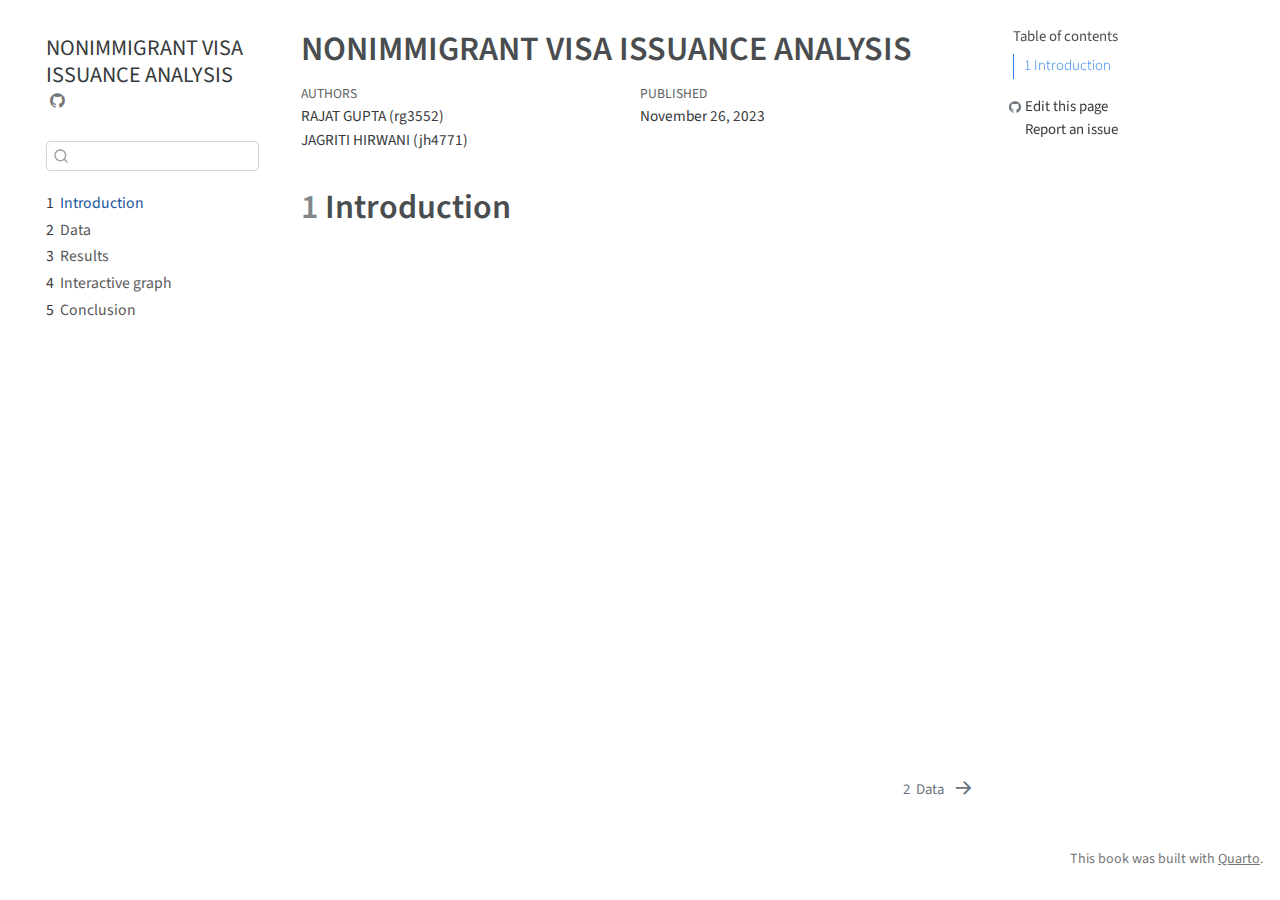
==== docs/index.html @ fbdb6e46 "initial commit" ====
<!DOCTYPE html>
<html xmlns="http://www.w3.org/1999/xhtml" lang="en" xml:lang="en"><head>

<meta charset="utf-8">
<meta name="generator" content="quarto-1.3.433">

<meta name="viewport" content="width=device-width, initial-scale=1.0, user-scalable=yes">

<meta name="author" content="RAJAT GUPTA (rg3552)">
<meta name="author" content="JAGRITI HIRWANI (jh4771)">
<meta name="dcterms.date" content="2023-11-26">

<title>NONIMMIGRANT VISA ISSUANCE ANALYSIS</title>
<style>
code{white-space: pre-wrap;}
span.smallcaps{font-variant: small-caps;}
div.columns{display: flex; gap: min(4vw, 1.5em);}
div.column{flex: auto; overflow-x: auto;}
div.hanging-indent{margin-left: 1.5em; text-indent: -1.5em;}
ul.task-list{list-style: none;}
ul.task-list li input[type="checkbox"] {
  width: 0.8em;
  margin: 0 0.8em 0.2em -1em; /* quarto-specific, see https://github.com/quarto-dev/quarto-cli/issues/4556 */ 
  vertical-align: middle;
}
</style>


<script src="site_libs/quarto-nav/quarto-nav.js"></script>
<script src="site_libs/quarto-nav/headroom.min.js"></script>
<script src="site_libs/clipboard/clipboard.min.js"></script>
<script src="site_libs/quarto-search/autocomplete.umd.js"></script>
<script src="site_libs/quarto-search/fuse.min.js"></script>
<script src="site_libs/quarto-search/quarto-search.js"></script>
<meta name="quarto:offset" content="./">
<link href="./data.html" rel="next">
<script src="site_libs/quarto-html/quarto.js"></script>
<script src="site_libs/quarto-html/popper.min.js"></script>
<script src="site_libs/quarto-html/tippy.umd.min.js"></script>
<script src="site_libs/quarto-html/anchor.min.js"></script>
<link href="site_libs/quarto-html/tippy.css" rel="stylesheet">
<link href="site_libs/quarto-html/quarto-syntax-highlighting.css" rel="stylesheet" id="quarto-text-highlighting-styles">
<script src="site_libs/bootstrap/bootstrap.min.js"></script>
<link href="site_libs/bootstrap/bootstrap-icons.css" rel="stylesheet">
<link href="site_libs/bootstrap/bootstrap.min.css" rel="stylesheet" id="quarto-bootstrap" data-mode="light">
<script id="quarto-search-options" type="application/json">{
  "location": "sidebar",
  "copy-button": false,
  "collapse-after": 3,
  "panel-placement": "start",
  "type": "textbox",
  "limit": 20,
  "language": {
    "search-no-results-text": "No results",
    "search-matching-documents-text": "matching documents",
    "search-copy-link-title": "Copy link to search",
    "search-hide-matches-text": "Hide additional matches",
    "search-more-match-text": "more match in this document",
    "search-more-matches-text": "more matches in this document",
    "search-clear-button-title": "Clear",
    "search-detached-cancel-button-title": "Cancel",
    "search-submit-button-title": "Submit",
    "search-label": "Search"
  }
}</script>


</head>

<body class="nav-sidebar floating">

<div id="quarto-search-results"></div>
  <header id="quarto-header" class="headroom fixed-top">
  <nav class="quarto-secondary-nav">
    <div class="container-fluid d-flex">
      <button type="button" class="quarto-btn-toggle btn" data-bs-toggle="collapse" data-bs-target="#quarto-sidebar,#quarto-sidebar-glass" aria-controls="quarto-sidebar" aria-expanded="false" aria-label="Toggle sidebar navigation" onclick="if (window.quartoToggleHeadroom) { window.quartoToggleHeadroom(); }">
        <i class="bi bi-layout-text-sidebar-reverse"></i>
      </button>
      <nav class="quarto-page-breadcrumbs" aria-label="breadcrumb"><ol class="breadcrumb"><li class="breadcrumb-item"><a href="./index.html"><span class="chapter-number">1</span>&nbsp; <span class="chapter-title">Introduction</span></a></li></ol></nav>
      <a class="flex-grow-1" role="button" data-bs-toggle="collapse" data-bs-target="#quarto-sidebar,#quarto-sidebar-glass" aria-controls="quarto-sidebar" aria-expanded="false" aria-label="Toggle sidebar navigation" onclick="if (window.quartoToggleHeadroom) { window.quartoToggleHeadroom(); }">      
      </a>
      <button type="button" class="btn quarto-search-button" aria-label="" onclick="window.quartoOpenSearch();">
        <i class="bi bi-search"></i>
      </button>
    </div>
  </nav>
</header>
<!-- content -->
<div id="quarto-content" class="quarto-container page-columns page-rows-contents page-layout-article">
<!-- sidebar -->
  <nav id="quarto-sidebar" class="sidebar collapse collapse-horizontal sidebar-navigation floating overflow-auto">
    <div class="pt-lg-2 mt-2 text-left sidebar-header">
    <div class="sidebar-title mb-0 py-0">
      <a href="./">NONIMMIGRANT VISA ISSUANCE ANALYSIS</a> 
        <div class="sidebar-tools-main">
    <a href="https://github.com/jagriti-hirwani/EDAV-finalproject-Fall2023" rel="" title="Source Code" class="quarto-navigation-tool px-1" aria-label="Source Code"><i class="bi bi-github"></i></a>
</div>
    </div>
      </div>
        <div class="mt-2 flex-shrink-0 align-items-center">
        <div class="sidebar-search">
        <div id="quarto-search" class="" title="Search"></div>
        </div>
        </div>
    <div class="sidebar-menu-container"> 
    <ul class="list-unstyled mt-1">
        <li class="sidebar-item">
  <div class="sidebar-item-container"> 
  <a href="./index.html" class="sidebar-item-text sidebar-link active">
 <span class="menu-text"><span class="chapter-number">1</span>&nbsp; <span class="chapter-title">Introduction</span></span></a>
  </div>
</li>
        <li class="sidebar-item">
  <div class="sidebar-item-container"> 
  <a href="./data.html" class="sidebar-item-text sidebar-link">
 <span class="menu-text"><span class="chapter-number">2</span>&nbsp; <span class="chapter-title">Data</span></span></a>
  </div>
</li>
        <li class="sidebar-item">
  <div class="sidebar-item-container"> 
  <a href="./results.html" class="sidebar-item-text sidebar-link">
 <span class="menu-text"><span class="chapter-number">3</span>&nbsp; <span class="chapter-title">Results</span></span></a>
  </div>
</li>
        <li class="sidebar-item">
  <div class="sidebar-item-container"> 
  <a href="./d3graph.html" class="sidebar-item-text sidebar-link">
 <span class="menu-text"><span class="chapter-number">4</span>&nbsp; <span class="chapter-title">Interactive graph</span></span></a>
  </div>
</li>
        <li class="sidebar-item">
  <div class="sidebar-item-container"> 
  <a href="./conclusion.html" class="sidebar-item-text sidebar-link">
 <span class="menu-text"><span class="chapter-number">5</span>&nbsp; <span class="chapter-title">Conclusion</span></span></a>
  </div>
</li>
    </ul>
    </div>
</nav>
<div id="quarto-sidebar-glass" data-bs-toggle="collapse" data-bs-target="#quarto-sidebar,#quarto-sidebar-glass"></div>
<!-- margin-sidebar -->
    <div id="quarto-margin-sidebar" class="sidebar margin-sidebar">
        <nav id="TOC" role="doc-toc" class="toc-active">
    <h2 id="toc-title">Table of contents</h2>
   
  <ul>
  <li><a href="#introduction" id="toc-introduction" class="nav-link active" data-scroll-target="#introduction"><span class="header-section-number">1</span> Introduction</a></li>
  </ul>
<div class="toc-actions"><div><i class="bi bi-github"></i></div><div class="action-links"><p><a href="https://github.com/jagriti-hirwani/EDAV-finalproject-Fall2023/edit/main/index.qmd" class="toc-action">Edit this page</a></p><p><a href="https://github.com/jagriti-hirwani/EDAV-finalproject-Fall2023/issues/new" class="toc-action">Report an issue</a></p></div></div></nav>
    </div>
<!-- main -->
<main class="content" id="quarto-document-content">

<header id="title-block-header" class="quarto-title-block default">
<div class="quarto-title">
<h1 class="title">NONIMMIGRANT VISA ISSUANCE ANALYSIS</h1>
</div>



<div class="quarto-title-meta">

    <div>
    <div class="quarto-title-meta-heading">Authors</div>
    <div class="quarto-title-meta-contents">
             <p>RAJAT GUPTA (rg3552) </p>
             <p>JAGRITI HIRWANI (jh4771) </p>
          </div>
  </div>
    
    <div>
    <div class="quarto-title-meta-heading">Published</div>
    <div class="quarto-title-meta-contents">
      <p class="date">November 26, 2023</p>
    </div>
  </div>
  
    
  </div>
  

</header>

<section id="introduction" class="level1" data-number="1">
<h1 data-number="1"><span class="header-section-number">1</span> Introduction</h1>


</section>

</main> <!-- /main -->
<script id="quarto-html-after-body" type="application/javascript">
window.document.addEventListener("DOMContentLoaded", function (event) {
  const toggleBodyColorMode = (bsSheetEl) => {
    const mode = bsSheetEl.getAttribute("data-mode");
    const bodyEl = window.document.querySelector("body");
    if (mode === "dark") {
      bodyEl.classList.add("quarto-dark");
      bodyEl.classList.remove("quarto-light");
    } else {
      bodyEl.classList.add("quarto-light");
      bodyEl.classList.remove("quarto-dark");
    }
  }
  const toggleBodyColorPrimary = () => {
    const bsSheetEl = window.document.querySelector("link#quarto-bootstrap");
    if (bsSheetEl) {
      toggleBodyColorMode(bsSheetEl);
    }
  }
  toggleBodyColorPrimary();  
  const icon = "";
  const anchorJS = new window.AnchorJS();
  anchorJS.options = {
    placement: 'right',
    icon: icon
  };
  anchorJS.add('.anchored');
  const isCodeAnnotation = (el) => {
    for (const clz of el.classList) {
      if (clz.startsWith('code-annotation-')) {                     
        return true;
      }
    }
    return false;
  }
  const clipboard = new window.ClipboardJS('.code-copy-button', {
    text: function(trigger) {
      const codeEl = trigger.previousElementSibling.cloneNode(true);
      for (const childEl of codeEl.children) {
        if (isCodeAnnotation(childEl)) {
          childEl.remove();
        }
      }
      return codeEl.innerText;
    }
  });
  clipboard.on('success', function(e) {
    // button target
    const button = e.trigger;
    // don't keep focus
    button.blur();
    // flash "checked"
    button.classList.add('code-copy-button-checked');
    var currentTitle = button.getAttribute("title");
    button.setAttribute("title", "Copied!");
    let tooltip;
    if (window.bootstrap) {
      button.setAttribute("data-bs-toggle", "tooltip");
      button.setAttribute("data-bs-placement", "left");
      button.setAttribute("data-bs-title", "Copied!");
      tooltip = new bootstrap.Tooltip(button, 
        { trigger: "manual", 
          customClass: "code-copy-button-tooltip",
          offset: [0, -8]});
      tooltip.show();    
    }
    setTimeout(function() {
      if (tooltip) {
        tooltip.hide();
        button.removeAttribute("data-bs-title");
        button.removeAttribute("data-bs-toggle");
        button.removeAttribute("data-bs-placement");
      }
      button.setAttribute("title", currentTitle);
      button.classList.remove('code-copy-button-checked');
    }, 1000);
    // clear code selection
    e.clearSelection();
  });
  function tippyHover(el, contentFn) {
    const config = {
      allowHTML: true,
      content: contentFn,
      maxWidth: 500,
      delay: 100,
      arrow: false,
      appendTo: function(el) {
          return el.parentElement;
      },
      interactive: true,
      interactiveBorder: 10,
      theme: 'quarto',
      placement: 'bottom-start'
    };
    window.tippy(el, config); 
  }
  const noterefs = window.document.querySelectorAll('a[role="doc-noteref"]');
  for (var i=0; i<noterefs.length; i++) {
    const ref = noterefs[i];
    tippyHover(ref, function() {
      // use id or data attribute instead here
      let href = ref.getAttribute('data-footnote-href') || ref.getAttribute('href');
      try { href = new URL(href).hash; } catch {}
      const id = href.replace(/^#\/?/, "");
      const note = window.document.getElementById(id);
      return note.innerHTML;
    });
  }
      let selectedAnnoteEl;
      const selectorForAnnotation = ( cell, annotation) => {
        let cellAttr = 'data-code-cell="' + cell + '"';
        let lineAttr = 'data-code-annotation="' +  annotation + '"';
        const selector = 'span[' + cellAttr + '][' + lineAttr + ']';
        return selector;
      }
      const selectCodeLines = (annoteEl) => {
        const doc = window.document;
        const targetCell = annoteEl.getAttribute("data-target-cell");
        const targetAnnotation = annoteEl.getAttribute("data-target-annotation");
        const annoteSpan = window.document.querySelector(selectorForAnnotation(targetCell, targetAnnotation));
        const lines = annoteSpan.getAttribute("data-code-lines").split(",");
        const lineIds = lines.map((line) => {
          return targetCell + "-" + line;
        })
        let top = null;
        let height = null;
        let parent = null;
        if (lineIds.length > 0) {
            //compute the position of the single el (top and bottom and make a div)
            const el = window.document.getElementById(lineIds[0]);
            top = el.offsetTop;
            height = el.offsetHeight;
            parent = el.parentElement.parentElement;
          if (lineIds.length > 1) {
            const lastEl = window.document.getElementById(lineIds[lineIds.length - 1]);
            const bottom = lastEl.offsetTop + lastEl.offsetHeight;
            height = bottom - top;
          }
          if (top !== null && height !== null && parent !== null) {
            // cook up a div (if necessary) and position it 
            let div = window.document.getElementById("code-annotation-line-highlight");
            if (div === null) {
              div = window.document.createElement("div");
              div.setAttribute("id", "code-annotation-line-highlight");
              div.style.position = 'absolute';
              parent.appendChild(div);
            }
            div.style.top = top - 2 + "px";
            div.style.height = height + 4 + "px";
            let gutterDiv = window.document.getElementById("code-annotation-line-highlight-gutter");
            if (gutterDiv === null) {
              gutterDiv = window.document.createElement("div");
              gutterDiv.setAttribute("id", "code-annotation-line-highlight-gutter");
              gutterDiv.style.position = 'absolute';
              const codeCell = window.document.getElementById(targetCell);
              const gutter = codeCell.querySelector('.code-annotation-gutter');
              gutter.appendChild(gutterDiv);
            }
            gutterDiv.style.top = top - 2 + "px";
            gutterDiv.style.height = height + 4 + "px";
          }
          selectedAnnoteEl = annoteEl;
        }
      };
      const unselectCodeLines = () => {
        const elementsIds = ["code-annotation-line-highlight", "code-annotation-line-highlight-gutter"];
        elementsIds.forEach((elId) => {
          const div = window.document.getElementById(elId);
          if (div) {
            div.remove();
          }
        });
        selectedAnnoteEl = undefined;
      };
      // Attach click handler to the DT
      const annoteDls = window.document.querySelectorAll('dt[data-target-cell]');
      for (const annoteDlNode of annoteDls) {
        annoteDlNode.addEventListener('click', (event) => {
          const clickedEl = event.target;
          if (clickedEl !== selectedAnnoteEl) {
            unselectCodeLines();
            const activeEl = window.document.querySelector('dt[data-target-cell].code-annotation-active');
            if (activeEl) {
              activeEl.classList.remove('code-annotation-active');
            }
            selectCodeLines(clickedEl);
            clickedEl.classList.add('code-annotation-active');
          } else {
            // Unselect the line
            unselectCodeLines();
            clickedEl.classList.remove('code-annotation-active');
          }
        });
      }
  const findCites = (el) => {
    const parentEl = el.parentElement;
    if (parentEl) {
      const cites = parentEl.dataset.cites;
      if (cites) {
        return {
          el,
          cites: cites.split(' ')
        };
      } else {
        return findCites(el.parentElement)
      }
    } else {
      return undefined;
    }
  };
  var bibliorefs = window.document.querySelectorAll('a[role="doc-biblioref"]');
  for (var i=0; i<bibliorefs.length; i++) {
    const ref = bibliorefs[i];
    const citeInfo = findCites(ref);
    if (citeInfo) {
      tippyHover(citeInfo.el, function() {
        var popup = window.document.createElement('div');
        citeInfo.cites.forEach(function(cite) {
          var citeDiv = window.document.createElement('div');
          citeDiv.classList.add('hanging-indent');
          citeDiv.classList.add('csl-entry');
          var biblioDiv = window.document.getElementById('ref-' + cite);
          if (biblioDiv) {
            citeDiv.innerHTML = biblioDiv.innerHTML;
          }
          popup.appendChild(citeDiv);
        });
        return popup.innerHTML;
      });
    }
  }
});
</script>
<nav class="page-navigation">
  <div class="nav-page nav-page-previous">
  </div>
  <div class="nav-page nav-page-next">
      <a href="./data.html" class="pagination-link">
        <span class="nav-page-text"><span class="chapter-number">2</span>&nbsp; <span class="chapter-title">Data</span></span> <i class="bi bi-arrow-right-short"></i>
      </a>
  </div>
</nav>
</div> <!-- /content -->
<footer class="footer">
  <div class="nav-footer">
    <div class="nav-footer-left">
      &nbsp;
    </div>   
    <div class="nav-footer-center">
      &nbsp;
    </div>
    <div class="nav-footer-right">This book was built with <a href="https://quarto.org/">Quarto</a>.</div>
  </div>
</footer>



</body></html>
---- docs/site_libs/quarto-html/tippy.css ----
.tippy-box[data-animation=fade][data-state=hidden]{opacity:0}[data-tippy-root]{max-width:calc(100vw - 10px)}.tippy-box{position:relative;background-color:#333;color:#fff;border-radius:4px;font-size:14px;line-height:1.4;white-space:normal;outline:0;transition-property:transform,visibility,opacity}.tippy-box[data-placement^=top]>.tippy-arrow{bottom:0}.tippy-box[data-placement^=top]>.tippy-arrow:before{bottom:-7px;left:0;border-width:8px 8px 0;border-top-color:initial;transform-origin:center top}.tippy-box[data-placement^=bottom]>.tippy-arrow{top:0}.tippy-box[data-placement^=bottom]>.tippy-arrow:before{top:-7px;left:0;border-width:0 8px 8px;border-bottom-color:initial;transform-origin:center bottom}.tippy-box[data-placement^=left]>.tippy-arrow{right:0}.tippy-box[data-placement^=left]>.tippy-arrow:before{border-width:8px 0 8px 8px;border-left-color:initial;right:-7px;transform-origin:center left}.tippy-box[data-placement^=right]>.tippy-arrow{left:0}.tippy-box[data-placement^=right]>.tippy-arrow:before{left:-7px;border-width:8px 8px 8px 0;border-right-color:initial;transform-origin:center right}.tippy-box[data-inertia][data-state=visible]{transition-timing-function:cubic-bezier(.54,1.5,.38,1.11)}.tippy-arrow{width:16px;height:16px;color:#333}.tippy-arrow:before{content:"";position:absolute;border-color:transparent;border-style:solid}.tippy-content{position:relative;padding:5px 9px;z-index:1}
---- docs/site_libs/quarto-html/quarto-syntax-highlighting.css ----
/* quarto syntax highlight colors */
:root {
  --quarto-hl-ot-color: #003B4F;
  --quarto-hl-at-color: #657422;
  --quarto-hl-ss-color: #20794D;
  --quarto-hl-an-color: #5E5E5E;
  --quarto-hl-fu-color: #4758AB;
  --quarto-hl-st-color: #20794D;
  --quarto-hl-cf-color: #003B4F;
  --quarto-hl-op-color: #5E5E5E;
  --quarto-hl-er-color: #AD0000;
  --quarto-hl-bn-color: #AD0000;
  --quarto-hl-al-color: #AD0000;
  --quarto-hl-va-color: #111111;
  --quarto-hl-bu-color: inherit;
  --quarto-hl-ex-color: inherit;
  --quarto-hl-pp-color: #AD0000;
  --quarto-hl-in-color: #5E5E5E;
  --quarto-hl-vs-color: #20794D;
  --quarto-hl-wa-color: #5E5E5E;
  --quarto-hl-do-color: #5E5E5E;
  --quarto-hl-im-color: #00769E;
  --quarto-hl-ch-color: #20794D;
  --quarto-hl-dt-color: #AD0000;
  --quarto-hl-fl-color: #AD0000;
  --quarto-hl-co-color: #5E5E5E;
  --quarto-hl-cv-color: #5E5E5E;
  --quarto-hl-cn-color: #8f5902;
  --quarto-hl-sc-color: #5E5E5E;
  --quarto-hl-dv-color: #AD0000;
  --quarto-hl-kw-color: #003B4F;
}

/* other quarto variables */
:root {
  --quarto-font-monospace: SFMono-Regular, Menlo, Monaco, Consolas, "Liberation Mono", "Courier New", monospace;
}

pre > code.sourceCode > span {
  color: #003B4F;
}

code span {
  color: #003B4F;
}

code.sourceCode > span {
  color: #003B4F;
}

div.sourceCode,
div.sourceCode pre.sourceCode {
  color: #003B4F;
}

code span.ot {
  color: #003B4F;
  font-style: inherit;
}

code span.at {
  color: #657422;
  font-style: inherit;
}

code span.ss {
  color: #20794D;
  font-style: inherit;
}

code span.an {
  color: #5E5E5E;
  font-style: inherit;
}

code span.fu {
  color: #4758AB;
  font-style: inherit;
}

code span.st {
  color: #20794D;
  font-style: inherit;
}

code span.cf {
  color: #003B4F;
  font-style: inherit;
}

code span.op {
  color: #5E5E5E;
  font-style: inherit;
}

code span.er {
  color: #AD0000;
  font-style: inherit;
}

code span.bn {
  color: #AD0000;
  font-style: inherit;
}

code span.al {
  color: #AD0000;
  font-style: inherit;
}

code span.va {
  color: #111111;
  font-style: inherit;
}

code span.bu {
  font-style: inherit;
}

code span.ex {
  font-style: inherit;
}

code span.pp {
  color: #AD0000;
  font-style: inherit;
}

code span.in {
  color: #5E5E5E;
  font-style: inherit;
}

code span.vs {
  color: #20794D;
  font-style: inherit;
}

code span.wa {
  color: #5E5E5E;
  font-style: italic;
}

code span.do {
  color: #5E5E5E;
  font-style: italic;
}

code span.im {
  color: #00769E;
  font-style: inherit;
}

code span.ch {
  color: #20794D;
  font-style: inherit;
}

code span.dt {
  color: #AD0000;
  font-style: inherit;
}

code span.fl {
  color: #AD0000;
  font-style: inherit;
}

code span.co {
  color: #5E5E5E;
  font-style: inherit;
}

code span.cv {
  color: #5E5E5E;
  font-style: italic;
}

code span.cn {
  color: #8f5902;
  font-style: inherit;
}

code span.sc {
  color: #5E5E5E;
  font-style: inherit;
}

code span.dv {
  color: #AD0000;
  font-style: inherit;
}

code span.kw {
  color: #003B4F;
  font-style: inherit;
}

.prevent-inlining {
  content: "</";
}

/*# sourceMappingURL=debc5d5d77c3f9108843748ff7464032.css.map */
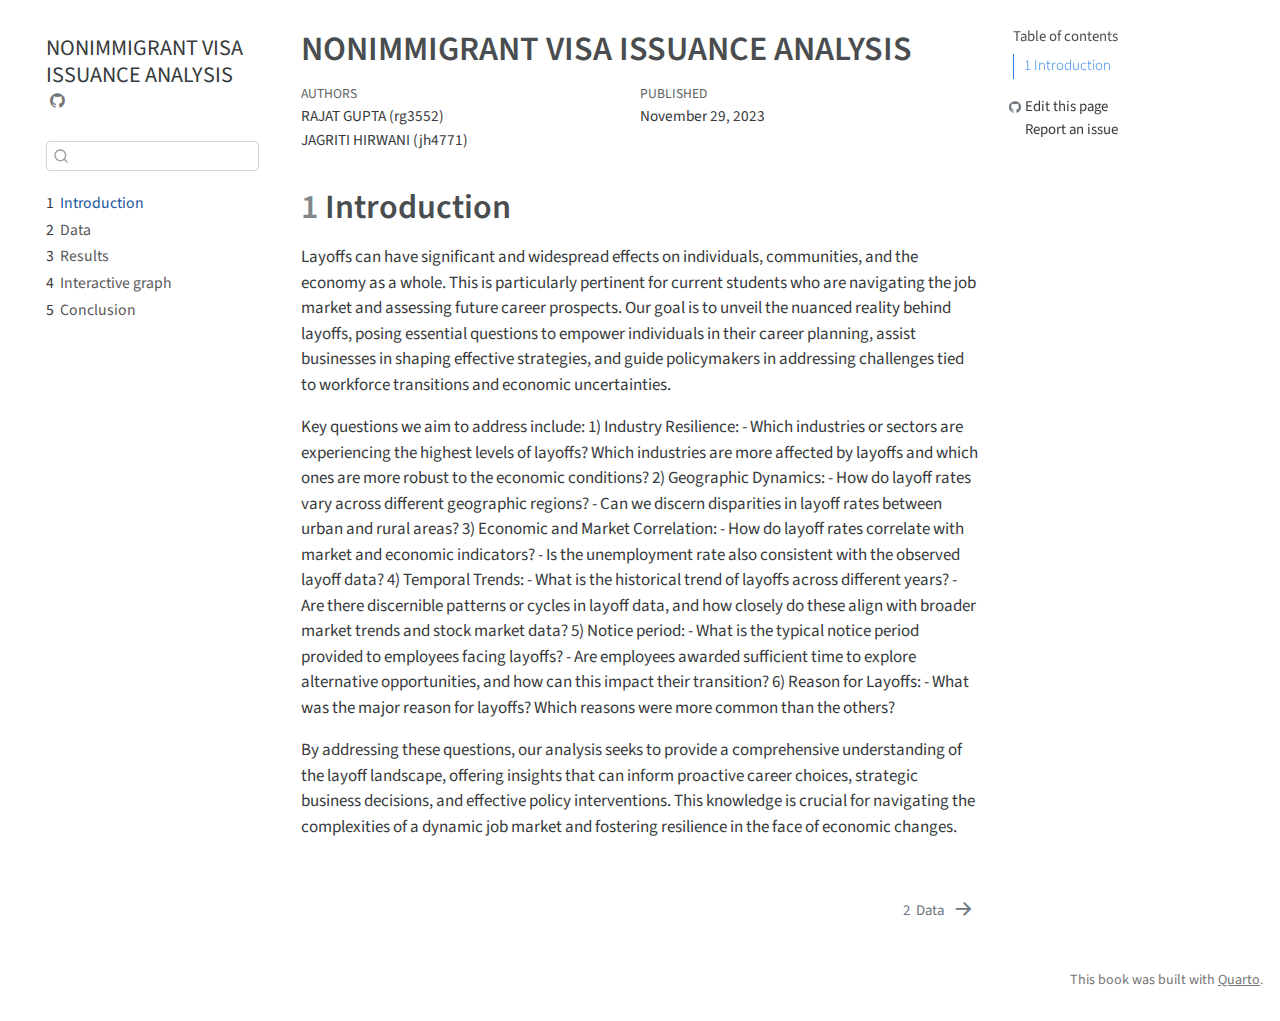
==== commit 756cbff2: "Updated title" ====
--- a/docs/index.html
+++ b/docs/index.html
@@ -8,7 +8,7 @@
 
 <meta name="author" content="RAJAT GUPTA (rg3552)">
 <meta name="author" content="JAGRITI HIRWANI (jh4771)">
-<meta name="dcterms.date" content="2023-11-26">
+<meta name="dcterms.date" content="2023-11-29">
 
 <title>NONIMMIGRANT VISA ISSUANCE ANALYSIS</title>
 <style>
@@ -171,7 +171,7 @@
     <div>
     <div class="quarto-title-meta-heading">Published</div>
     <div class="quarto-title-meta-contents">
-      <p class="date">November 26, 2023</p>
+      <p class="date">November 29, 2023</p>
     </div>
   </div>
   
@@ -183,6 +183,9 @@
 
 <section id="introduction" class="level1" data-number="1">
 <h1 data-number="1"><span class="header-section-number">1</span> Introduction</h1>
+<p>Layoffs can have significant and widespread effects on individuals, communities, and the economy as a whole. This is particularly pertinent for current students who are navigating the job market and assessing future career prospects. Our goal is to unveil the nuanced reality behind layoffs, posing essential questions to empower individuals in their career planning, assist businesses in shaping effective strategies, and guide policymakers in addressing challenges tied to workforce transitions and economic uncertainties.</p>
+<p>Key questions we aim to address include: 1) Industry Resilience: - Which industries or sectors are experiencing the highest levels of layoffs? Which industries are more affected by layoffs and which ones are more robust to the economic conditions? 2) Geographic Dynamics: - How do layoff rates vary across different geographic regions? - Can we discern disparities in layoff rates between urban and rural areas? 3) Economic and Market Correlation: - How do layoff rates correlate with market and economic indicators? - Is the unemployment rate also consistent with the observed layoff data? 4) Temporal Trends: - What is the historical trend of layoffs across different years? - Are there discernible patterns or cycles in layoff data, and how closely do these align with broader market trends and stock market data? 5) Notice period: - What is the typical notice period provided to employees facing layoffs? - Are employees awarded sufficient time to explore alternative opportunities, and how can this impact their transition? 6) Reason for Layoffs: - What was the major reason for layoffs? Which reasons were more common than the others?</p>
+<p>By addressing these questions, our analysis seeks to provide a comprehensive understanding of the layoff landscape, offering insights that can inform proactive career choices, strategic business decisions, and effective policy interventions. This knowledge is crucial for navigating the complexities of a dynamic job market and fostering resilience in the face of economic changes.</p>
 
 
 </section>
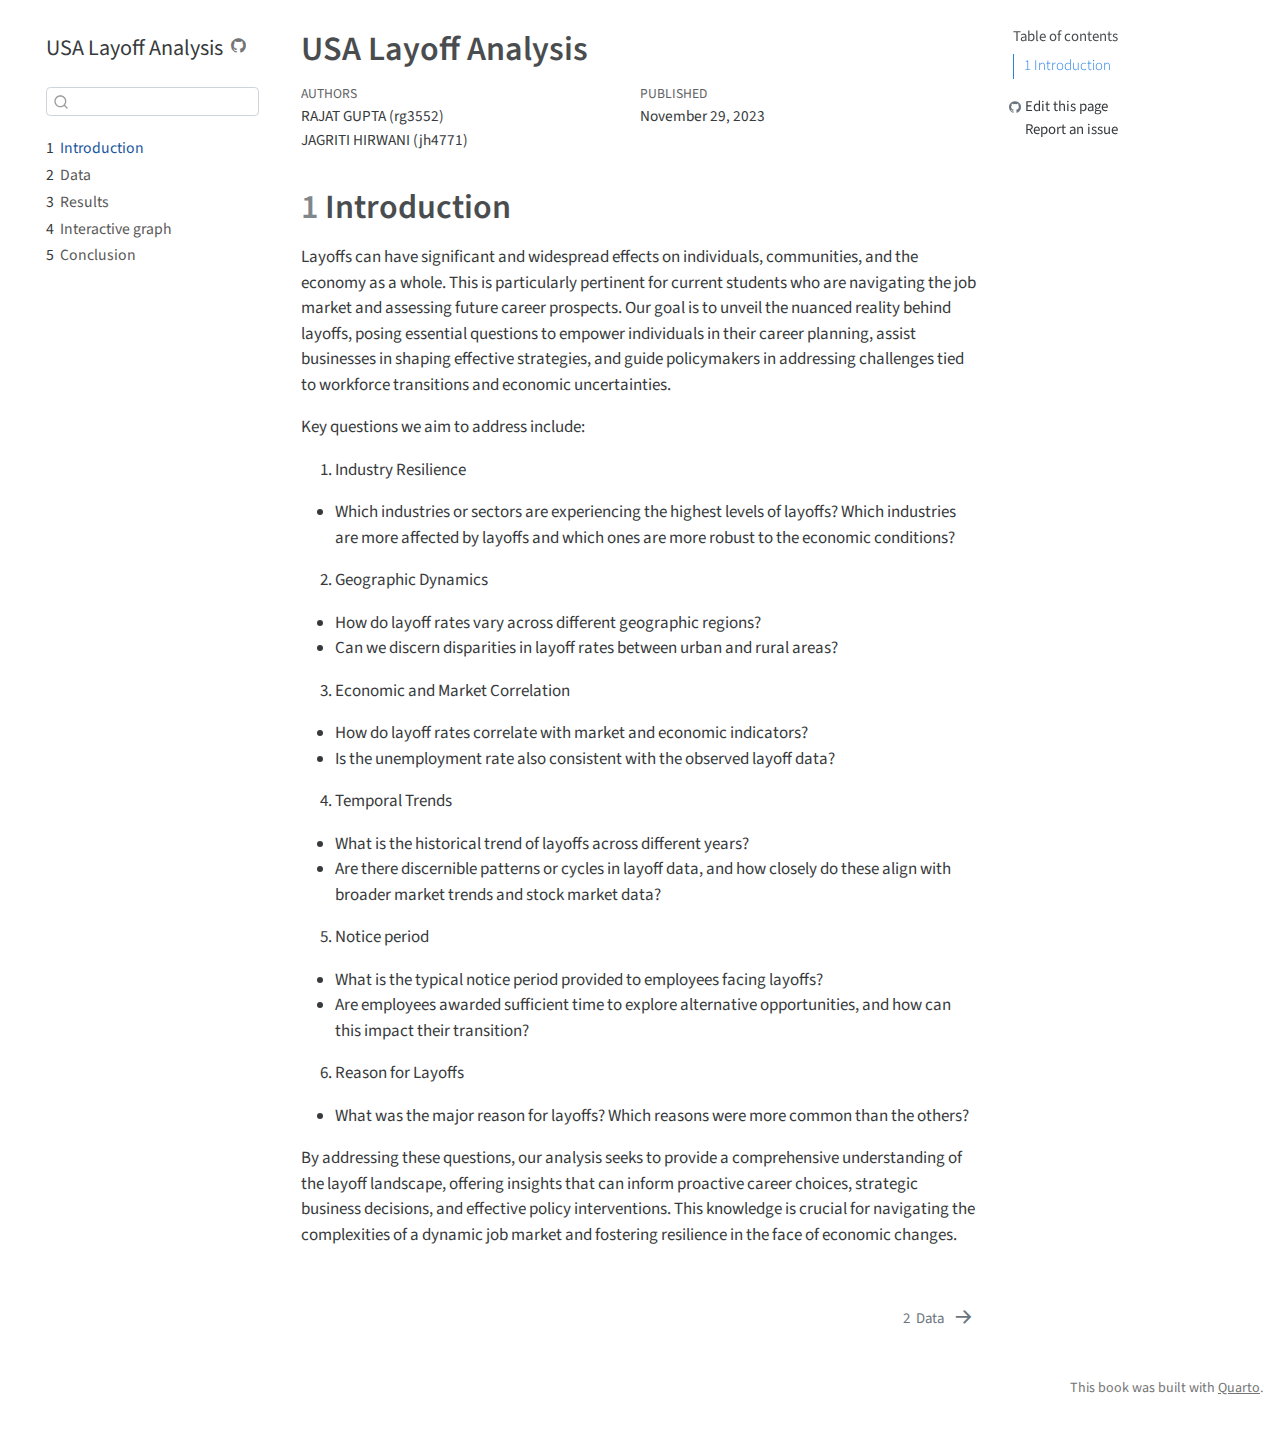
==== commit e6c2a3bf: "Updated formatting" ====
--- a/docs/index.html
+++ b/docs/index.html
@@ -10,7 +10,7 @@
 <meta name="author" content="JAGRITI HIRWANI (jh4771)">
 <meta name="dcterms.date" content="2023-11-29">
 
-<title>NONIMMIGRANT VISA ISSUANCE ANALYSIS</title>
+<title>USA Layoff Analysis</title>
 <style>
 code{white-space: pre-wrap;}
 span.smallcaps{font-variant: small-caps;}
@@ -91,7 +91,7 @@
   <nav id="quarto-sidebar" class="sidebar collapse collapse-horizontal sidebar-navigation floating overflow-auto">
     <div class="pt-lg-2 mt-2 text-left sidebar-header">
     <div class="sidebar-title mb-0 py-0">
-      <a href="./">NONIMMIGRANT VISA ISSUANCE ANALYSIS</a> 
+      <a href="./">USA Layoff Analysis</a> 
         <div class="sidebar-tools-main">
     <a href="https://github.com/jagriti-hirwani/EDAV-finalproject-Fall2023" rel="" title="Source Code" class="quarto-navigation-tool px-1" aria-label="Source Code"><i class="bi bi-github"></i></a>
 </div>
@@ -153,7 +153,7 @@
 
 <header id="title-block-header" class="quarto-title-block default">
 <div class="quarto-title">
-<h1 class="title">NONIMMIGRANT VISA ISSUANCE ANALYSIS</h1>
+<h1 class="title">USA Layoff Analysis</h1>
 </div>
 
 
@@ -184,7 +184,47 @@
 <section id="introduction" class="level1" data-number="1">
 <h1 data-number="1"><span class="header-section-number">1</span> Introduction</h1>
 <p>Layoffs can have significant and widespread effects on individuals, communities, and the economy as a whole. This is particularly pertinent for current students who are navigating the job market and assessing future career prospects. Our goal is to unveil the nuanced reality behind layoffs, posing essential questions to empower individuals in their career planning, assist businesses in shaping effective strategies, and guide policymakers in addressing challenges tied to workforce transitions and economic uncertainties.</p>
-<p>Key questions we aim to address include: 1) Industry Resilience: - Which industries or sectors are experiencing the highest levels of layoffs? Which industries are more affected by layoffs and which ones are more robust to the economic conditions? 2) Geographic Dynamics: - How do layoff rates vary across different geographic regions? - Can we discern disparities in layoff rates between urban and rural areas? 3) Economic and Market Correlation: - How do layoff rates correlate with market and economic indicators? - Is the unemployment rate also consistent with the observed layoff data? 4) Temporal Trends: - What is the historical trend of layoffs across different years? - Are there discernible patterns or cycles in layoff data, and how closely do these align with broader market trends and stock market data? 5) Notice period: - What is the typical notice period provided to employees facing layoffs? - Are employees awarded sufficient time to explore alternative opportunities, and how can this impact their transition? 6) Reason for Layoffs: - What was the major reason for layoffs? Which reasons were more common than the others?</p>
+<p>Key questions we aim to address include:</p>
+<ol type="1">
+<li>Industry Resilience</li>
+</ol>
+<ul>
+<li>Which industries or sectors are experiencing the highest levels of layoffs? Which industries are more affected by layoffs and which ones are more robust to the economic conditions?</li>
+</ul>
+<ol start="2" type="1">
+<li>Geographic Dynamics</li>
+</ol>
+<ul>
+<li>How do layoff rates vary across different geographic regions?</li>
+<li>Can we discern disparities in layoff rates between urban and rural areas?</li>
+</ul>
+<ol start="3" type="1">
+<li>Economic and Market Correlation</li>
+</ol>
+<ul>
+<li>How do layoff rates correlate with market and economic indicators?</li>
+<li>Is the unemployment rate also consistent with the observed layoff data?</li>
+</ul>
+<ol start="4" type="1">
+<li>Temporal Trends</li>
+</ol>
+<ul>
+<li>What is the historical trend of layoffs across different years?</li>
+<li>Are there discernible patterns or cycles in layoff data, and how closely do these align with broader market trends and stock market data?</li>
+</ul>
+<ol start="5" type="1">
+<li>Notice period</li>
+</ol>
+<ul>
+<li>What is the typical notice period provided to employees facing layoffs?</li>
+<li>Are employees awarded sufficient time to explore alternative opportunities, and how can this impact their transition?</li>
+</ul>
+<ol start="6" type="1">
+<li>Reason for Layoffs</li>
+</ol>
+<ul>
+<li>What was the major reason for layoffs? Which reasons were more common than the others?</li>
+</ul>
 <p>By addressing these questions, our analysis seeks to provide a comprehensive understanding of the layoff landscape, offering insights that can inform proactive career choices, strategic business decisions, and effective policy interventions. This knowledge is crucial for navigating the complexities of a dynamic job market and fostering resilience in the face of economic changes.</p>
 
 
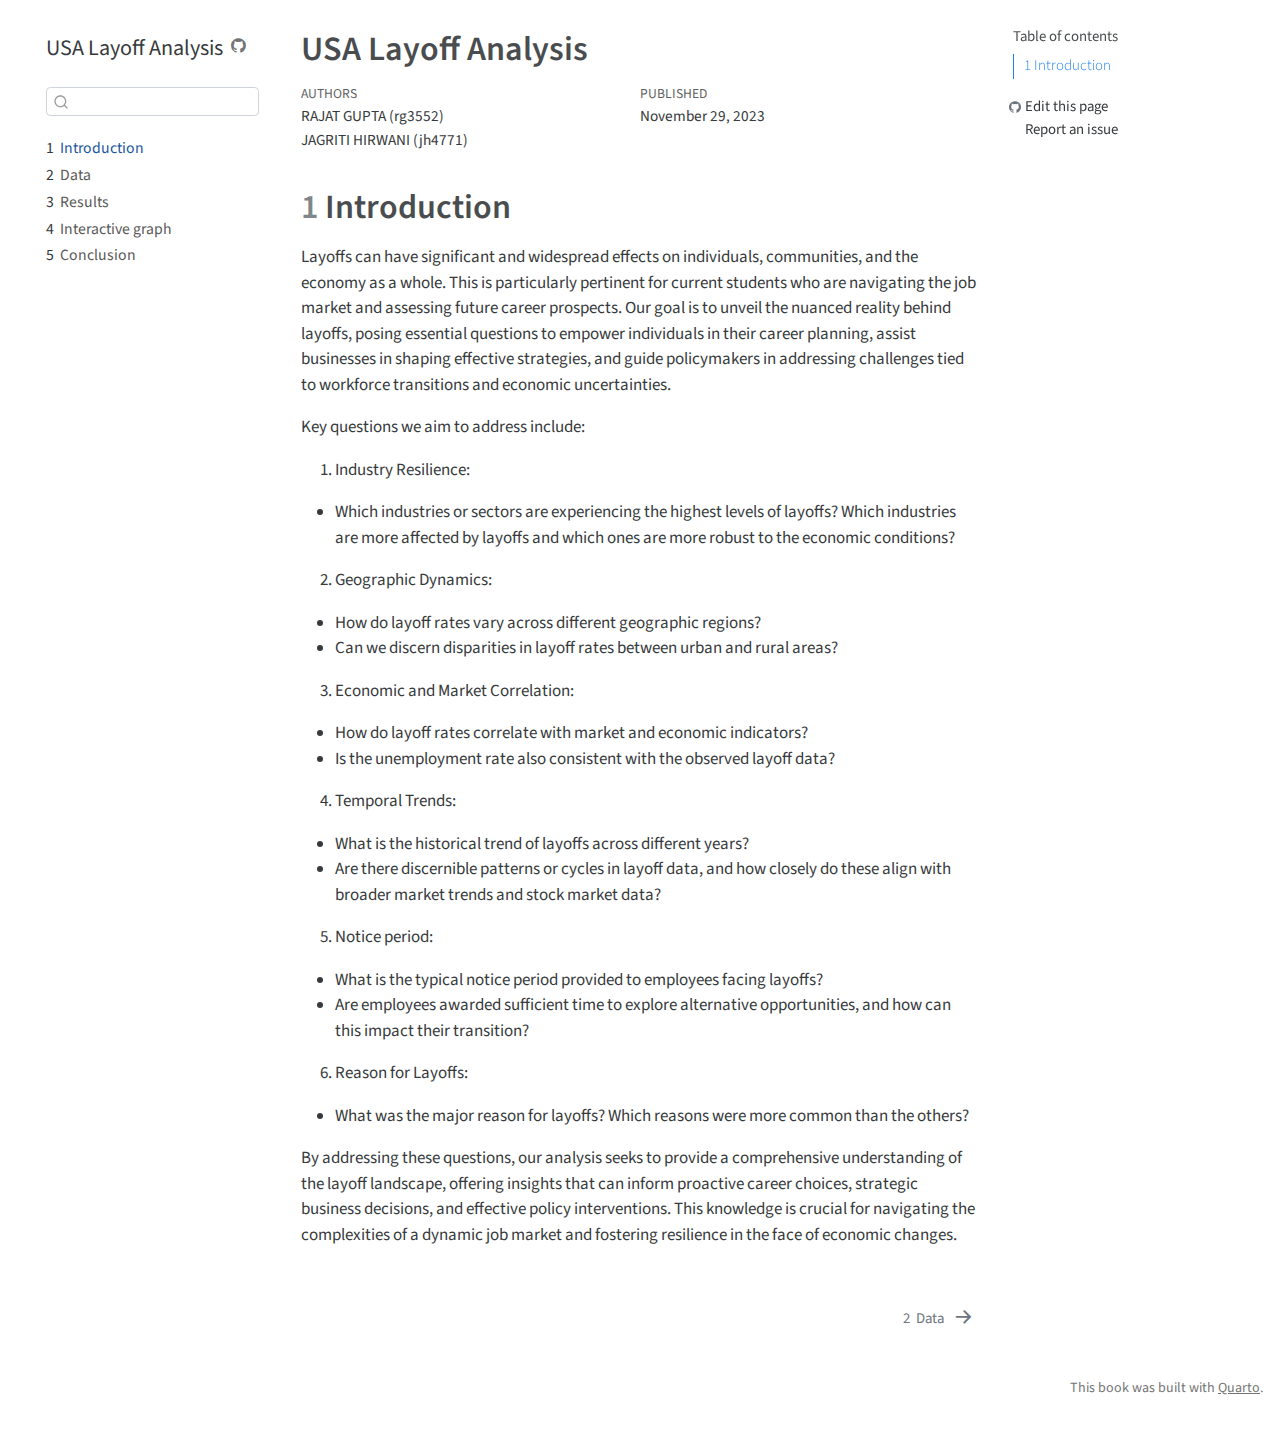
==== commit 6a47f790: "add research plan" ====
--- a/docs/index.html
+++ b/docs/index.html
@@ -2,7 +2,7 @@
 <html xmlns="http://www.w3.org/1999/xhtml" lang="en" xml:lang="en"><head>
 
 <meta charset="utf-8">
-<meta name="generator" content="quarto-1.3.433">
+<meta name="generator" content="quarto-1.3.450">
 
 <meta name="viewport" content="width=device-width, initial-scale=1.0, user-scalable=yes">
 
@@ -186,41 +186,41 @@
 <p>Layoffs can have significant and widespread effects on individuals, communities, and the economy as a whole. This is particularly pertinent for current students who are navigating the job market and assessing future career prospects. Our goal is to unveil the nuanced reality behind layoffs, posing essential questions to empower individuals in their career planning, assist businesses in shaping effective strategies, and guide policymakers in addressing challenges tied to workforce transitions and economic uncertainties.</p>
 <p>Key questions we aim to address include:</p>
 <ol type="1">
-<li>Industry Resilience</li>
+<li>Industry Resilience:</li>
 </ol>
 <ul>
 <li>Which industries or sectors are experiencing the highest levels of layoffs? Which industries are more affected by layoffs and which ones are more robust to the economic conditions?</li>
 </ul>
 <ol start="2" type="1">
-<li>Geographic Dynamics</li>
+<li>Geographic Dynamics:</li>
 </ol>
 <ul>
 <li>How do layoff rates vary across different geographic regions?</li>
 <li>Can we discern disparities in layoff rates between urban and rural areas?</li>
 </ul>
 <ol start="3" type="1">
-<li>Economic and Market Correlation</li>
+<li>Economic and Market Correlation:</li>
 </ol>
 <ul>
 <li>How do layoff rates correlate with market and economic indicators?</li>
 <li>Is the unemployment rate also consistent with the observed layoff data?</li>
 </ul>
 <ol start="4" type="1">
-<li>Temporal Trends</li>
+<li>Temporal Trends:</li>
 </ol>
 <ul>
 <li>What is the historical trend of layoffs across different years?</li>
 <li>Are there discernible patterns or cycles in layoff data, and how closely do these align with broader market trends and stock market data?</li>
 </ul>
 <ol start="5" type="1">
-<li>Notice period</li>
+<li>Notice period:</li>
 </ol>
 <ul>
 <li>What is the typical notice period provided to employees facing layoffs?</li>
 <li>Are employees awarded sufficient time to explore alternative opportunities, and how can this impact their transition?</li>
 </ul>
 <ol start="6" type="1">
-<li>Reason for Layoffs</li>
+<li>Reason for Layoffs:</li>
 </ol>
 <ul>
 <li>What was the major reason for layoffs? Which reasons were more common than the others?</li>
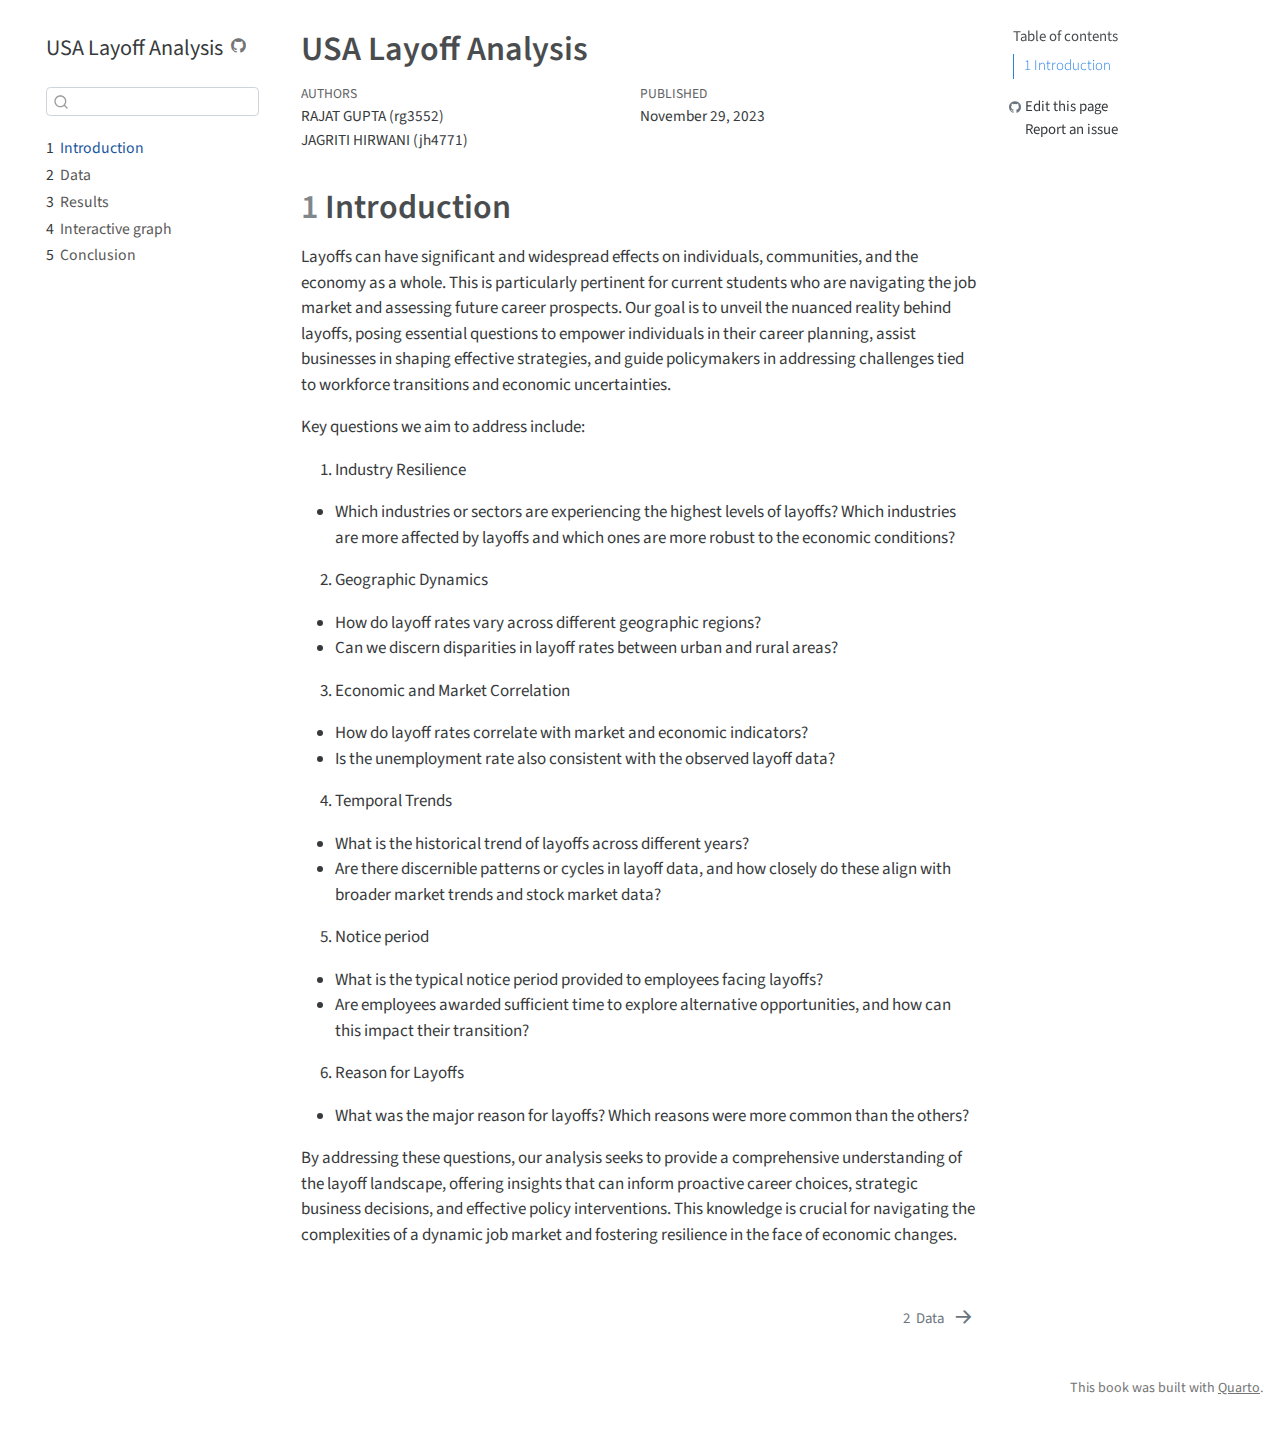
==== commit 25644761: "Merge branch 'main' into RG_documentation" ====
--- a/docs/index.html
+++ b/docs/index.html
@@ -186,41 +186,53 @@
 <p>Layoffs can have significant and widespread effects on individuals, communities, and the economy as a whole. This is particularly pertinent for current students who are navigating the job market and assessing future career prospects. Our goal is to unveil the nuanced reality behind layoffs, posing essential questions to empower individuals in their career planning, assist businesses in shaping effective strategies, and guide policymakers in addressing challenges tied to workforce transitions and economic uncertainties.</p>
 <p>Key questions we aim to address include:</p>
 <ol type="1">
-<li>Industry Resilience:</li>
+
+<li>Industry Resilience</li>
+
 </ol>
 <ul>
 <li>Which industries or sectors are experiencing the highest levels of layoffs? Which industries are more affected by layoffs and which ones are more robust to the economic conditions?</li>
 </ul>
 <ol start="2" type="1">
-<li>Geographic Dynamics:</li>
+
+<li>Geographic Dynamics</li>
+
 </ol>
 <ul>
 <li>How do layoff rates vary across different geographic regions?</li>
 <li>Can we discern disparities in layoff rates between urban and rural areas?</li>
 </ul>
 <ol start="3" type="1">
-<li>Economic and Market Correlation:</li>
+
+<li>Economic and Market Correlation</li>
+
 </ol>
 <ul>
 <li>How do layoff rates correlate with market and economic indicators?</li>
 <li>Is the unemployment rate also consistent with the observed layoff data?</li>
 </ul>
 <ol start="4" type="1">
-<li>Temporal Trends:</li>
+
+<li>Temporal Trends</li>
+
 </ol>
 <ul>
 <li>What is the historical trend of layoffs across different years?</li>
 <li>Are there discernible patterns or cycles in layoff data, and how closely do these align with broader market trends and stock market data?</li>
 </ul>
 <ol start="5" type="1">
-<li>Notice period:</li>
+
+<li>Notice period</li>
+
 </ol>
 <ul>
 <li>What is the typical notice period provided to employees facing layoffs?</li>
 <li>Are employees awarded sufficient time to explore alternative opportunities, and how can this impact their transition?</li>
 </ul>
 <ol start="6" type="1">
-<li>Reason for Layoffs:</li>
+
+<li>Reason for Layoffs</li>
+
 </ol>
 <ul>
 <li>What was the major reason for layoffs? Which reasons were more common than the others?</li>
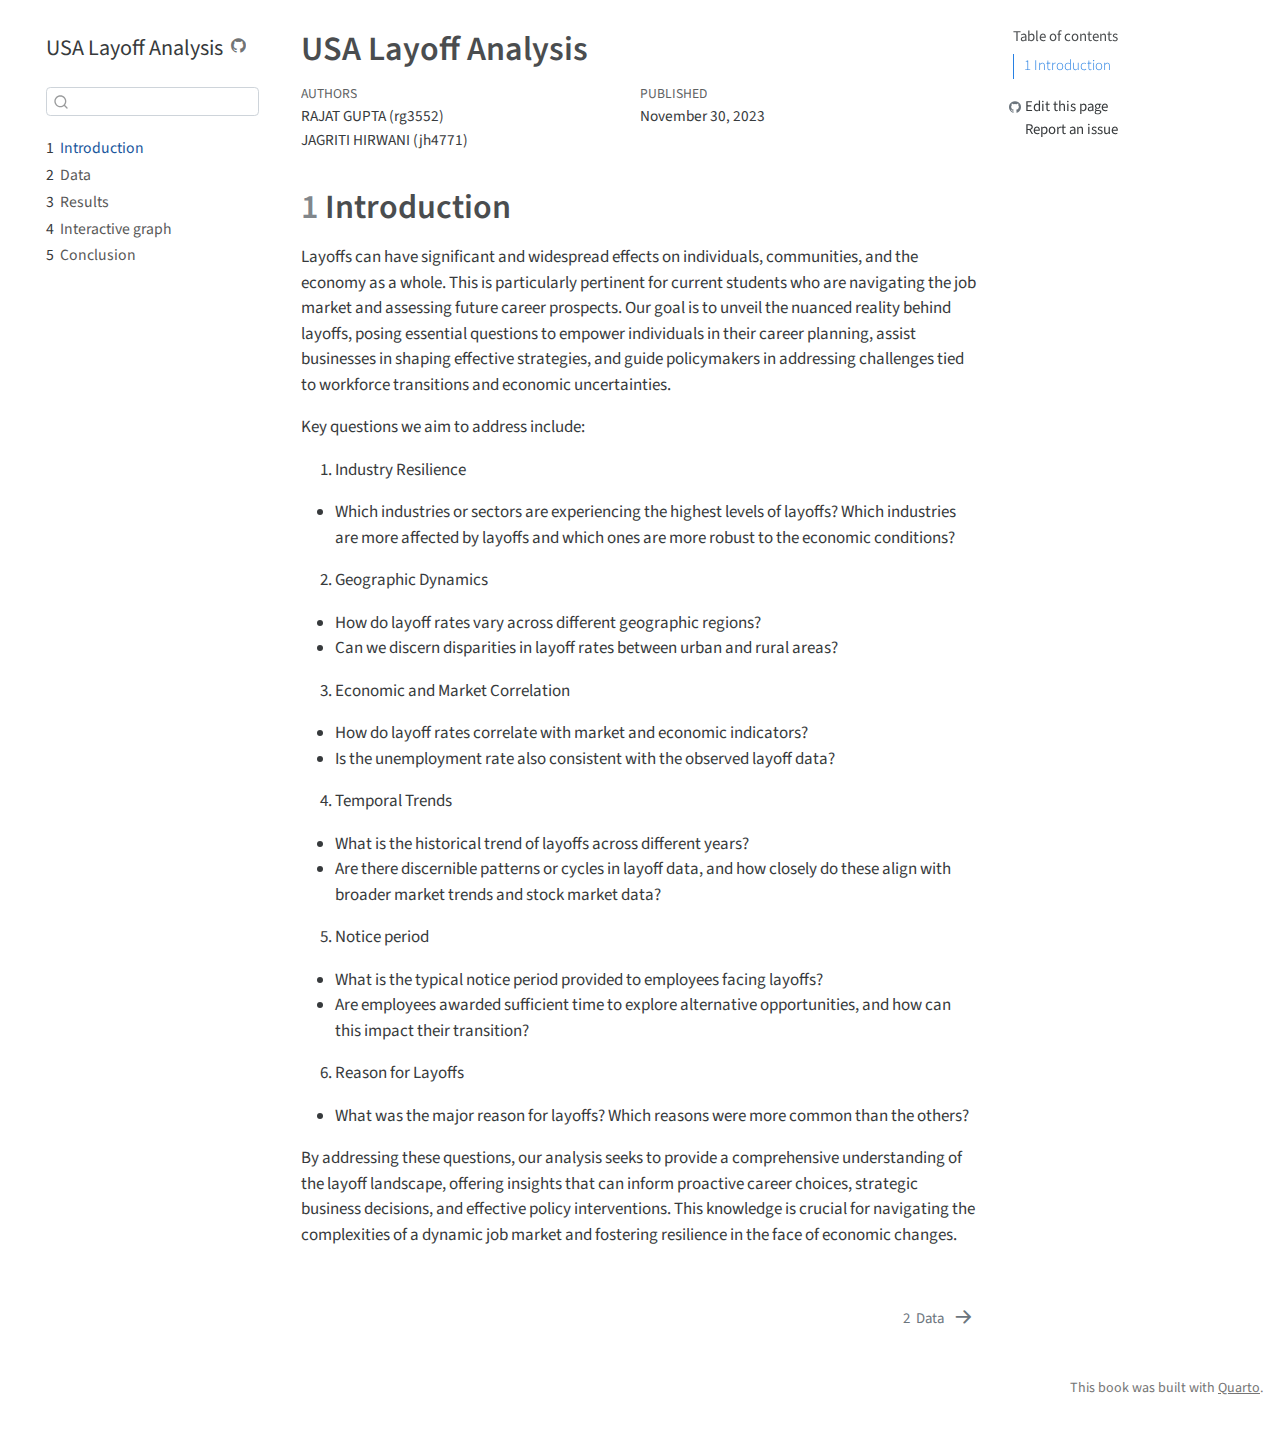
==== commit c8bc5dc3: "Updated collection of data" ====
--- a/docs/index.html
+++ b/docs/index.html
@@ -2,13 +2,13 @@
 <html xmlns="http://www.w3.org/1999/xhtml" lang="en" xml:lang="en"><head>
 
 <meta charset="utf-8">
-<meta name="generator" content="quarto-1.3.450">
+<meta name="generator" content="quarto-1.3.433">
 
 <meta name="viewport" content="width=device-width, initial-scale=1.0, user-scalable=yes">
 
 <meta name="author" content="RAJAT GUPTA (rg3552)">
 <meta name="author" content="JAGRITI HIRWANI (jh4771)">
-<meta name="dcterms.date" content="2023-11-29">
+<meta name="dcterms.date" content="2023-11-30">
 
 <title>USA Layoff Analysis</title>
 <style>
@@ -171,7 +171,7 @@
     <div>
     <div class="quarto-title-meta-heading">Published</div>
     <div class="quarto-title-meta-contents">
-      <p class="date">November 29, 2023</p>
+      <p class="date">November 30, 2023</p>
     </div>
   </div>
   
@@ -186,53 +186,41 @@
 <p>Layoffs can have significant and widespread effects on individuals, communities, and the economy as a whole. This is particularly pertinent for current students who are navigating the job market and assessing future career prospects. Our goal is to unveil the nuanced reality behind layoffs, posing essential questions to empower individuals in their career planning, assist businesses in shaping effective strategies, and guide policymakers in addressing challenges tied to workforce transitions and economic uncertainties.</p>
 <p>Key questions we aim to address include:</p>
 <ol type="1">
-
 <li>Industry Resilience</li>
-
 </ol>
 <ul>
 <li>Which industries or sectors are experiencing the highest levels of layoffs? Which industries are more affected by layoffs and which ones are more robust to the economic conditions?</li>
 </ul>
 <ol start="2" type="1">
-
 <li>Geographic Dynamics</li>
-
 </ol>
 <ul>
 <li>How do layoff rates vary across different geographic regions?</li>
 <li>Can we discern disparities in layoff rates between urban and rural areas?</li>
 </ul>
 <ol start="3" type="1">
-
 <li>Economic and Market Correlation</li>
-
 </ol>
 <ul>
 <li>How do layoff rates correlate with market and economic indicators?</li>
 <li>Is the unemployment rate also consistent with the observed layoff data?</li>
 </ul>
 <ol start="4" type="1">
-
 <li>Temporal Trends</li>
-
 </ol>
 <ul>
 <li>What is the historical trend of layoffs across different years?</li>
 <li>Are there discernible patterns or cycles in layoff data, and how closely do these align with broader market trends and stock market data?</li>
 </ul>
 <ol start="5" type="1">
-
 <li>Notice period</li>
-
 </ol>
 <ul>
 <li>What is the typical notice period provided to employees facing layoffs?</li>
 <li>Are employees awarded sufficient time to explore alternative opportunities, and how can this impact their transition?</li>
 </ul>
 <ol start="6" type="1">
-
 <li>Reason for Layoffs</li>
-
 </ol>
 <ul>
 <li>What was the major reason for layoffs? Which reasons were more common than the others?</li>
